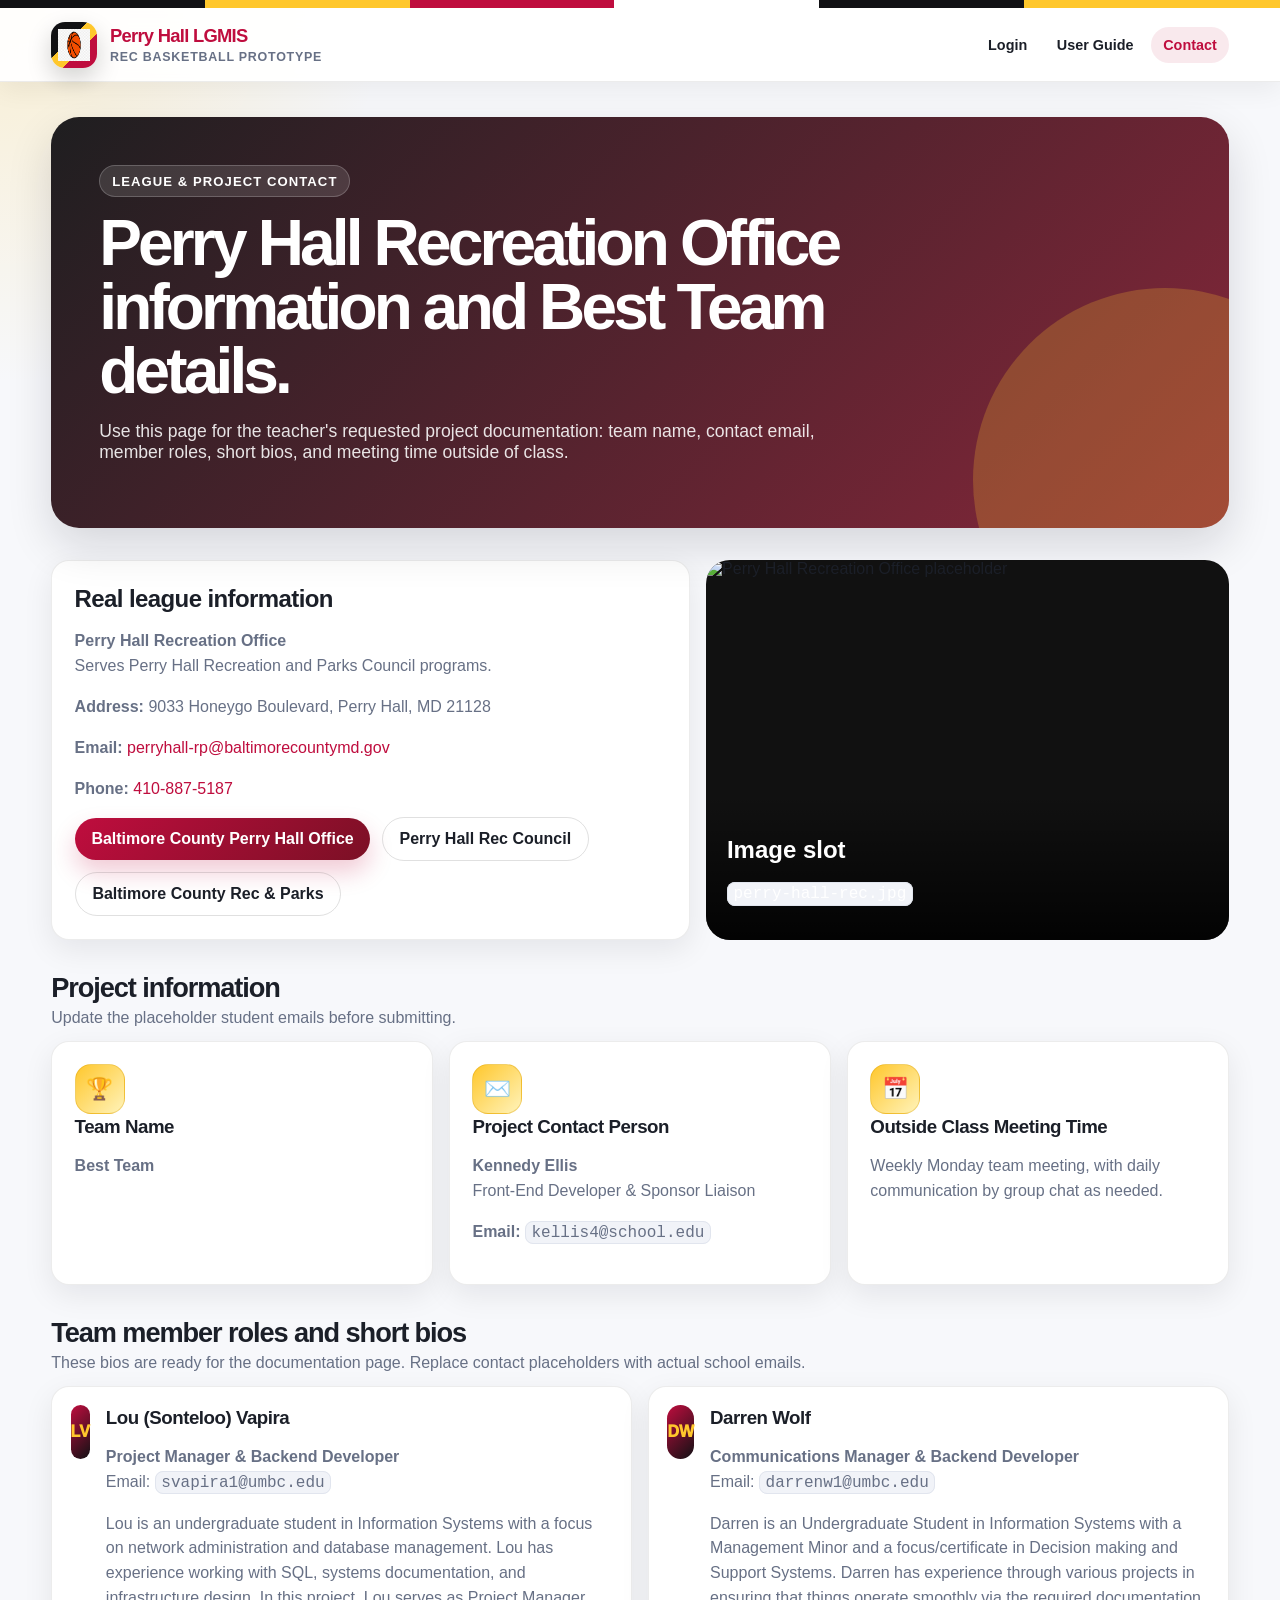
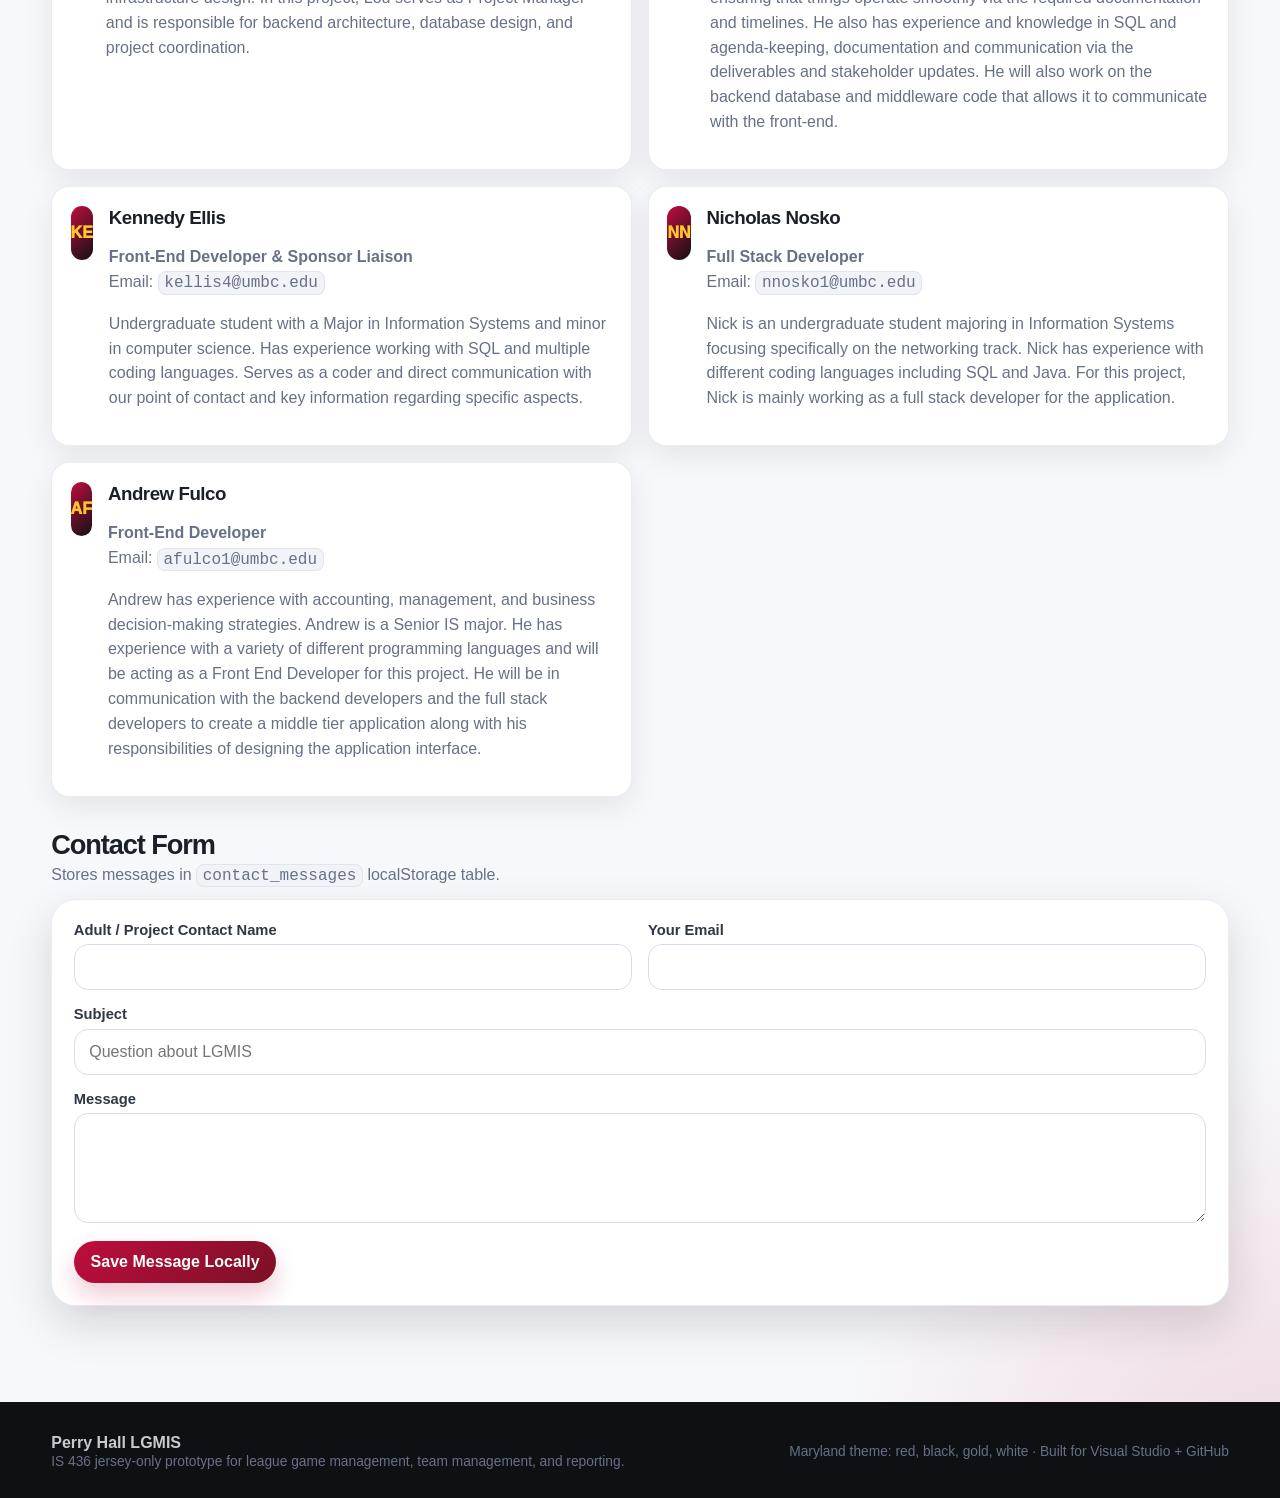
==== contact.html @ d9287957 "Add project files." ====
<!doctype html>
<html lang="en">
<head>
  <meta charset="utf-8">
  <meta name="viewport" content="width=device-width, initial-scale=1">
  <title>Perry Hall LGMIS | Contact</title>
  <link rel="stylesheet" href="assets/css/styles.css">
</head>
<body data-page="contact">
  <a class="skip-link" href="#main">Skip to main content</a>
  <header class="app-header"></header>
  <main id="main">
    <div class="container">
      <section class="page-hero" style="background-image:linear-gradient(135deg,rgba(17,17,20,.94),rgba(123,16,37,.90)),url('assets/images/perry-hall-rec.jpg')">
        <span class="eyebrow">League & Project Contact</span>
        <h1>Perry Hall Recreation Office information and Best Team details.</h1>
        <p>Use this page for the teacher's requested project documentation: team name, contact email, member roles, short bios, and meeting time outside of class.</p>
      </section>

      <div class="contact-grid">
        <section class="card feature">
          <h2>Real league information</h2>
          <p><strong>Perry Hall Recreation Office</strong><br>Serves Perry Hall Recreation and Parks Council programs.</p>
          <p><strong>Address:</strong> 9033 Honeygo Boulevard, Perry Hall, MD 21128</p>
          <p><strong>Email:</strong> <a href="mailto:perryhall-rp@baltimorecountymd.gov">perryhall-rp@baltimorecountymd.gov</a></p>
          <p><strong>Phone:</strong> <a href="tel:+14108875187">410-887-5187</a></p>
          <div class="inline-actions">
            <a class="btn primary" href="https://www.baltimorecountymd.gov/departments/recreation/programs/perry-hall" target="_blank" rel="noopener">Baltimore County Perry Hall Office</a>
            <a class="btn ghost" href="https://perryhallrec.com/" target="_blank" rel="noopener">Perry Hall Rec Council</a>
            <a class="btn ghost" href="https://www.baltimorecountymd.gov/departments/recreation" target="_blank" rel="noopener">Baltimore County Rec & Parks</a>
          </div>
        </section>

        <aside class="image-card" aria-label="Perry Hall Recreation Office image placeholder">
          <img src="assets/images/perry-hall-rec.jpg" alt="Perry Hall Recreation Office placeholder">
          <div class="overlay">
            <h2>Image slot</h2>
            <p><span class="code">perry-hall-rec.jpg</span></p>
          </div>
        </aside>
      </div>

      <div class="section-title">
        <div>
          <h2>Project information</h2>
          <p>Update the placeholder student emails before submitting.</p>
        </div>
      </div>
      <section class="grid three">
        <article class="card feature">
          <div class="icon-tile">🏆</div>
          <h3>Team Name</h3>
          <p><strong>Best Team</strong></p>
        </article>
        <article class="card feature">
          <div class="icon-tile">✉️</div>
          <h3>Project Contact Person</h3>
          <p><strong>Kennedy Ellis</strong><br>Front-End Developer & Sponsor Liaison</p>
          <p><strong>Email:</strong> <span class="code">kellis4@school.edu</span></p>
        </article>
        <article class="card feature">
          <div class="icon-tile">📅</div>
          <h3>Outside Class Meeting Time</h3>
          <p>Weekly Monday team meeting, with daily communication by group chat as needed.</p>
        </article>
      </section>

      <div class="section-title">
        <div>
          <h2>Team member roles and short bios</h2>
          <p>These bios are ready for the documentation page. Replace contact placeholders with actual school emails.</p>
        </div>
      </div>
      <section class="grid two">
        <article class="card bio-card"><div class="avatar">LV</div><div><h3>Lou (Sonteloo) Vapira</h3><p><strong>Project Manager & Backend Developer</strong><br>Email: <span class="code">svapira1@umbc.edu</span></p><p>Lou is an undergraduate student in Information Systems with a focus on network administration and database management. Lou has experience working with SQL, systems documentation, and infrastructure design. In this project, Lou serves as Project Manager and is responsible for backend architecture, database design, and project coordination.</p></div></article>
        <article class="card bio-card"><div class="avatar">DW</div><div><h3>Darren Wolf</h3><p><strong>Communications Manager & Backend Developer</strong><br>Email: <span class="code">darrenw1@umbc.edu</span></p><p>Darren is an Undergraduate Student in Information Systems with a Management Minor and a focus/certificate in Decision making and Support Systems. Darren has experience through various projects in ensuring that things operate smoothly via the required documentation and timelines. He also has experience and knowledge in SQL and agenda-keeping, documentation and communication via the deliverables and stakeholder updates. He will also work on the backend database and middleware code that allows it to communicate with the front-end.</p></div></article>
        <article class="card bio-card"><div class="avatar">KE</div><div><h3>Kennedy Ellis</h3><p><strong>Front-End Developer & Sponsor Liaison</strong><br>Email: <span class="code">kellis4@umbc.edu</span></p><p>Undergraduate student with a Major in Information Systems and minor in computer science.  Has experience working with SQL and multiple coding languages.  Serves as a coder and direct communication with our point of contact and key information regarding specific aspects.</p></div></article>
        <article class="card bio-card"><div class="avatar">NN</div><div><h3>Nicholas Nosko</h3><p><strong>Full Stack Developer</strong><br>Email: <span class="code">nnosko1@umbc.edu</span></p><p>Nick is an undergraduate student majoring in Information Systems focusing specifically on the networking track. Nick has experience with different coding languages including SQL and Java. For this project, Nick is mainly working as a full stack developer for the application. </p></div></article>
        <article class="card bio-card"><div class="avatar">AF</div><div><h3>Andrew Fulco</h3><p><strong>Front-End Developer</strong><br>Email: <span class="code">afulco1@umbc.edu</span></p><p>Andrew has experience with accounting, management, and business decision-making strategies. Andrew is a Senior IS major. He has experience with a variety of different programming languages and will be acting as a Front End Developer for this project. He will be in communication with the backend developers and the full stack developers to create a middle tier application along with his responsibilities of designing the application interface.</p></div></article>
      </section>

      <div class="section-title">
        <div>
          <h2>Contact Form</h2>
          <p>Stores messages in <span class="code">contact_messages</span> localStorage table.</p>
        </div>
      </div>
      <form id="contactMessageForm" class="form-card">
        <div class="form-grid">
          <div class="field"><label for="sender_name">Adult / Project Contact Name</label><input class="control" id="sender_name" name="sender_name" required></div>
          <div class="field"><label for="sender_email">Your Email</label><input class="control" id="sender_email" name="sender_email" type="email" required></div>
          <div class="field full"><label for="subject">Subject</label><input class="control" id="subject" name="subject" required placeholder="Question about LGMIS"></div>
          <div class="field full"><label for="message">Message</label><textarea class="control" id="message" name="message" required></textarea></div>
        </div>
        <br>
        <button class="btn primary" type="submit">Save Message Locally</button>
      </form>
    </div>
  </main>
  <footer class="footer"></footer>
  <script src="assets/js/app.js"></script>
</body>
</html>
---- assets/css/styles.css ----
:root{
  --md-red:#bf0d3e;
  --md-red-dark:#7b1025;
  --md-gold:#ffc72c;
  --md-gold-dark:#d79b00;
  --md-black:#111114;
  --md-white:#ffffff;
  --ink:#1b1f28;
  --muted:#677085;
  --line:#e5e7ef;
  --paper:#ffffff;
  --soft:#f7f8fb;
  --green:#168a50;
  --blue:#1967d2;
  --gray:#697386;
  --shadow:0 18px 45px rgba(13,16,31,.14);
  --radius:18px;
}
*{box-sizing:border-box}
html{scroll-behavior:smooth}
body{
  margin:0;
  min-height:100vh;
  font-family:Inter,Segoe UI,Roboto,Arial,sans-serif;
  color:var(--ink);
  background:
    radial-gradient(circle at top left, rgba(255,199,44,.20), transparent 24rem),
    radial-gradient(circle at bottom right, rgba(191,13,62,.14), transparent 28rem),
    var(--soft);
}
a{color:var(--md-red);text-decoration:none}
a:hover{text-decoration:underline}
img{max-width:100%;display:block}
button,input,select,textarea{font:inherit}
textarea{min-height:110px;resize:vertical}
.container{width:min(1180px,92vw);margin-inline:auto}
.skip-link{position:absolute;left:-999px;top:1rem;background:var(--md-black);color:white;padding:.7rem 1rem;border-radius:99px;z-index:1000}.skip-link:focus{left:1rem}
.maryland-strip{height:8px;background:linear-gradient(90deg,var(--md-black) 0 16%,var(--md-gold) 16% 32%,var(--md-red) 32% 48%,#fff 48% 64%,var(--md-black) 64% 80%,var(--md-gold) 80% 100%)}
.app-header{position:sticky;top:0;z-index:50;background:rgba(255,255,255,.93);backdrop-filter:blur(16px);border-bottom:1px solid rgba(17,17,20,.08);box-shadow:0 8px 25px rgba(17,17,20,.06)}
.header-inner{display:flex;align-items:center;justify-content:space-between;gap:1.2rem;padding:.85rem 0}.brand{display:flex;align-items:center;gap:.8rem;min-width:max-content}.brand-mark{width:46px;height:46px;border-radius:14px;background:linear-gradient(135deg,var(--md-black) 0 40%,var(--md-gold) 40% 62%,var(--md-red) 62%);display:grid;place-items:center;box-shadow:0 10px 24px rgba(0,0,0,.18)}.brand-mark img{width:32px;height:32px}.brand-title{font-weight:900;letter-spacing:-.04em;font-size:1.15rem}.brand-subtitle{font-size:.78rem;color:var(--muted);font-weight:700;text-transform:uppercase;letter-spacing:.06em}.nav-toggle{display:none;border:0;background:var(--md-black);color:white;border-radius:12px;padding:.65rem .8rem}.main-nav{display:flex;align-items:center;gap:.35rem;flex-wrap:wrap;justify-content:flex-end}.main-nav a,.main-nav button{border:0;background:transparent;color:var(--ink);padding:.62rem .75rem;border-radius:999px;font-weight:800;font-size:.9rem}.main-nav a:hover,.main-nav button:hover,.main-nav a.active{background:rgba(191,13,62,.09);text-decoration:none;color:var(--md-red)}.nav-user{display:flex;align-items:center;gap:.45rem;margin-left:.3rem;color:var(--muted);font-weight:800;font-size:.86rem}.role-badge{padding:.28rem .55rem;border-radius:999px;background:rgba(255,199,44,.25);color:#6a4400;border:1px solid rgba(255,199,44,.7);text-transform:capitalize}
main{padding:2.2rem 0 4rem}.page-hero{position:relative;overflow:hidden;border-radius:28px;background:linear-gradient(135deg,rgba(17,17,20,.94),rgba(123,16,37,.90)),url('../images/hero-court.jpg') center/cover;box-shadow:var(--shadow);color:white;padding:3rem;margin-bottom:2rem}.page-hero::after{content:"";position:absolute;inset:auto -8rem -9rem auto;width:24rem;height:24rem;border-radius:50%;background:rgba(255,199,44,.23)}.page-hero>*{position:relative;z-index:1}.eyebrow{display:inline-flex;align-items:center;gap:.5rem;border-radius:999px;padding:.45rem .75rem;background:rgba(255,255,255,.12);border:1px solid rgba(255,255,255,.20);font-weight:900;font-size:.82rem;letter-spacing:.08em;text-transform:uppercase}.page-hero h1{font-size:clamp(2rem,5vw,4rem);line-height:1;margin:.9rem 0 .8rem;letter-spacing:-.06em;max-width:820px}.page-hero p{font-size:1.1rem;max-width:720px;color:rgba(255,255,255,.88)}.hero-actions{display:flex;flex-wrap:wrap;gap:.8rem;margin-top:1.35rem}.grid{display:grid;gap:1rem}.grid.two{grid-template-columns:repeat(2,minmax(0,1fr))}.grid.three{grid-template-columns:repeat(3,minmax(0,1fr))}.grid.four{grid-template-columns:repeat(4,minmax(0,1fr))}.card{background:var(--paper);border:1px solid rgba(17,17,20,.08);border-radius:var(--radius);box-shadow:0 10px 30px rgba(13,16,31,.08);padding:1.15rem}.card.feature{padding:1.4rem}.card h2,.card h3{margin:.1rem 0 .55rem;letter-spacing:-.025em}.card p{color:var(--muted);line-height:1.55}.stat-card{display:flex;align-items:center;justify-content:space-between;gap:1rem}.stat-card .num{font-size:2rem;font-weight:950;color:var(--md-red);letter-spacing:-.05em}.stat-card .label{font-weight:850;color:var(--muted)}.icon-tile{width:50px;height:50px;border-radius:16px;display:grid;place-items:center;background:linear-gradient(135deg,var(--md-gold),#fff3ba);border:1px solid rgba(215,155,0,.35);font-size:1.35rem}.section-title{display:flex;align-items:flex-end;justify-content:space-between;gap:1rem;margin:2rem 0 .9rem}.section-title h2{margin:0;font-size:1.7rem;letter-spacing:-.04em}.section-title p{margin:.3rem 0 0;color:var(--muted)}.btn{appearance:none;border:0;display:inline-flex;align-items:center;justify-content:center;gap:.5rem;border-radius:999px;padding:.75rem 1.05rem;font-weight:900;cursor:pointer;text-decoration:none;transition:transform .16s ease,box-shadow .16s ease,background .16s ease}.btn:hover{transform:translateY(-1px);text-decoration:none}.btn.primary{background:linear-gradient(135deg,var(--md-red),var(--md-red-dark));color:white;box-shadow:0 12px 25px rgba(191,13,62,.22)}.btn.gold{background:linear-gradient(135deg,var(--md-gold),#ffe07c);color:#3a2700}.btn.dark{background:var(--md-black);color:white}.btn.light{background:#fff;color:var(--md-red);border:1px solid rgba(191,13,62,.18)}.btn.ghost{background:transparent;border:1px solid rgba(17,17,20,.13);color:var(--ink)}.btn.danger{background:#fbebef;color:var(--md-red);border:1px solid rgba(191,13,62,.22)}.btn:disabled,.btn.disabled{opacity:.55;cursor:not-allowed;transform:none}.form-card{background:white;border:1px solid rgba(17,17,20,.08);border-radius:24px;box-shadow:var(--shadow);padding:1.35rem}.form-grid{display:grid;grid-template-columns:repeat(2,minmax(0,1fr));gap:1rem}.field{display:flex;flex-direction:column;gap:.4rem}.field.full{grid-column:1/-1}.field label{font-weight:850;color:#303744;font-size:.92rem}.hint{font-size:.82rem;color:var(--muted)}.control{width:100%;border:1px solid #d9deea;background:#fff;border-radius:14px;padding:.82rem .9rem;outline:none;transition:border .12s,box-shadow .12s}.control:focus{border-color:var(--md-red);box-shadow:0 0 0 4px rgba(191,13,62,.12)}.inline-actions{display:flex;flex-wrap:wrap;gap:.7rem;align-items:center}.table-wrap{overflow:auto;background:white;border:1px solid rgba(17,17,20,.08);border-radius:18px;box-shadow:0 10px 30px rgba(13,16,31,.06)}table{width:100%;border-collapse:collapse;min-width:760px}th,td{padding:.85rem .95rem;text-align:left;border-bottom:1px solid var(--line);vertical-align:middle}th{font-size:.8rem;text-transform:uppercase;letter-spacing:.05em;color:#4c5567;background:#fafbfe}tr:last-child td{border-bottom:0}.table-actions{display:flex;gap:.45rem;align-items:center}.pill{display:inline-flex;align-items:center;gap:.35rem;padding:.35rem .6rem;border-radius:999px;font-weight:850;font-size:.82rem}.pill.red{background:#fdeaf0;color:#9a0c30}.pill.green{background:#e7f6ee;color:#126d3f}.pill.blue{background:#e8f0fe;color:#174ea6}.pill.gray{background:#edf0f5;color:#4c5567}.pill.gold{background:#fff4cd;color:#765000}.status-dot{width:.65rem;height:.65rem;border-radius:50%;display:inline-block;background:currentColor}.empty-state{text-align:center;padding:2rem;color:var(--muted)}.alert{border-radius:16px;padding:1rem 1.1rem;border:1px solid rgba(25,103,210,.22);background:#edf4ff;color:#174ea6;margin:.8rem 0}.alert.warn{background:#fff8e5;color:#7a5700;border-color:rgba(255,199,44,.65)}.alert.danger{background:#fff0f2;color:#94112c;border-color:rgba(191,13,62,.25)}.toast{position:fixed;right:1rem;bottom:1rem;z-index:200;display:grid;gap:.55rem}.toast-item{background:var(--md-black);color:white;border-radius:14px;padding:.85rem 1rem;box-shadow:0 12px 28px rgba(0,0,0,.25);max-width:360px}.image-card{position:relative;overflow:hidden;border-radius:24px;min-height:260px;background:#111}.image-card img{width:100%;height:100%;object-fit:cover;position:absolute;inset:0}.image-card .overlay{position:absolute;inset:auto 0 0 0;padding:1.3rem;background:linear-gradient(transparent,rgba(0,0,0,.84));color:white}.login-shell{min-height:100vh;display:grid;grid-template-columns:1fr 470px;background:linear-gradient(135deg,rgba(17,17,20,.88),rgba(123,16,37,.72)),url('../images/hero-court.jpg') center/cover}.login-info{display:flex;align-items:flex-end;padding:4vw;color:white}.login-info h1{font-size:clamp(2.2rem,6vw,5rem);line-height:.95;max-width:780px;margin:.8rem 0;letter-spacing:-.08em}.login-info p{font-size:1.15rem;max-width:700px;color:rgba(255,255,255,.86)}.login-panel{background:rgba(255,255,255,.96);padding:3rem;display:flex;align-items:center;box-shadow:-18px 0 60px rgba(0,0,0,.25)}.login-panel-inner{width:100%}.login-logo{display:flex;align-items:center;gap:.75rem;margin-bottom:1.4rem}.login-logo img{width:54px}.demo-logins{display:grid;grid-template-columns:1fr 1fr;gap:.7rem;margin-top:1rem}.footer{background:#0f1014;color:rgba(255,255,255,.78);padding:2rem 0;margin-top:2rem}.footer a{color:#fff}.footer-inner{display:flex;justify-content:space-between;gap:1rem;align-items:center;flex-wrap:wrap}.small{font-size:.86rem;color:var(--muted)}.code{font-family:Consolas,Menlo,monospace;background:#f1f3f8;border:1px solid #e1e5ee;border-radius:8px;padding:.1rem .35rem}.check-list{list-style:none;padding:0;margin:0;display:grid;gap:.65rem}.check-list li{display:flex;gap:.55rem;align-items:flex-start}.check-list li::before{content:"✓";display:grid;place-items:center;width:1.2rem;height:1.2rem;border-radius:50%;background:rgba(22,138,80,.12);color:var(--green);font-weight:900;flex:0 0 auto}.contact-grid{display:grid;grid-template-columns:1.1fr .9fr;gap:1rem}.bio-card{display:flex;gap:1rem}.avatar{width:54px;height:54px;border-radius:18px;display:grid;place-items:center;background:linear-gradient(135deg,var(--md-red),var(--md-black));color:var(--md-gold);font-weight:950}.timeline{border-left:4px solid rgba(191,13,62,.18);padding-left:1rem;display:grid;gap:.8rem}.timeline-item{background:white;border:1px solid rgba(17,17,20,.08);padding:.9rem;border-radius:14px}.print-only{display:none}
@media (max-width:980px){.grid.three,.grid.four{grid-template-columns:repeat(2,minmax(0,1fr))}.contact-grid,.grid.two{grid-template-columns:1fr}.login-shell{grid-template-columns:1fr}.login-info{min-height:44vh}.login-panel{box-shadow:none}.form-grid{grid-template-columns:1fr}.page-hero{padding:2rem}}
@media (max-width:760px){.nav-toggle{display:inline-flex}.main-nav{display:none;position:absolute;top:100%;left:0;right:0;background:white;border-bottom:1px solid var(--line);padding:1rem;box-shadow:0 14px 25px rgba(0,0,0,.08);align-items:stretch;flex-direction:column}.main-nav.open{display:flex}.main-nav a,.main-nav button{text-align:left;border-radius:12px}.header-inner{position:relative}.grid.three,.grid.four{grid-template-columns:1fr}.login-panel{padding:2rem}.demo-logins{grid-template-columns:1fr}.section-title{align-items:flex-start;flex-direction:column}.page-hero h1{font-size:2.2rem}.page-hero{margin-left:-.4rem;margin-right:-.4rem;border-radius:20px}}
@media print{.app-header,.footer,.btn,.no-print{display:none!important}.print-only{display:block}.card,.form-card,.table-wrap{box-shadow:none}body{background:white}main{padding:0}.container{width:100%}}
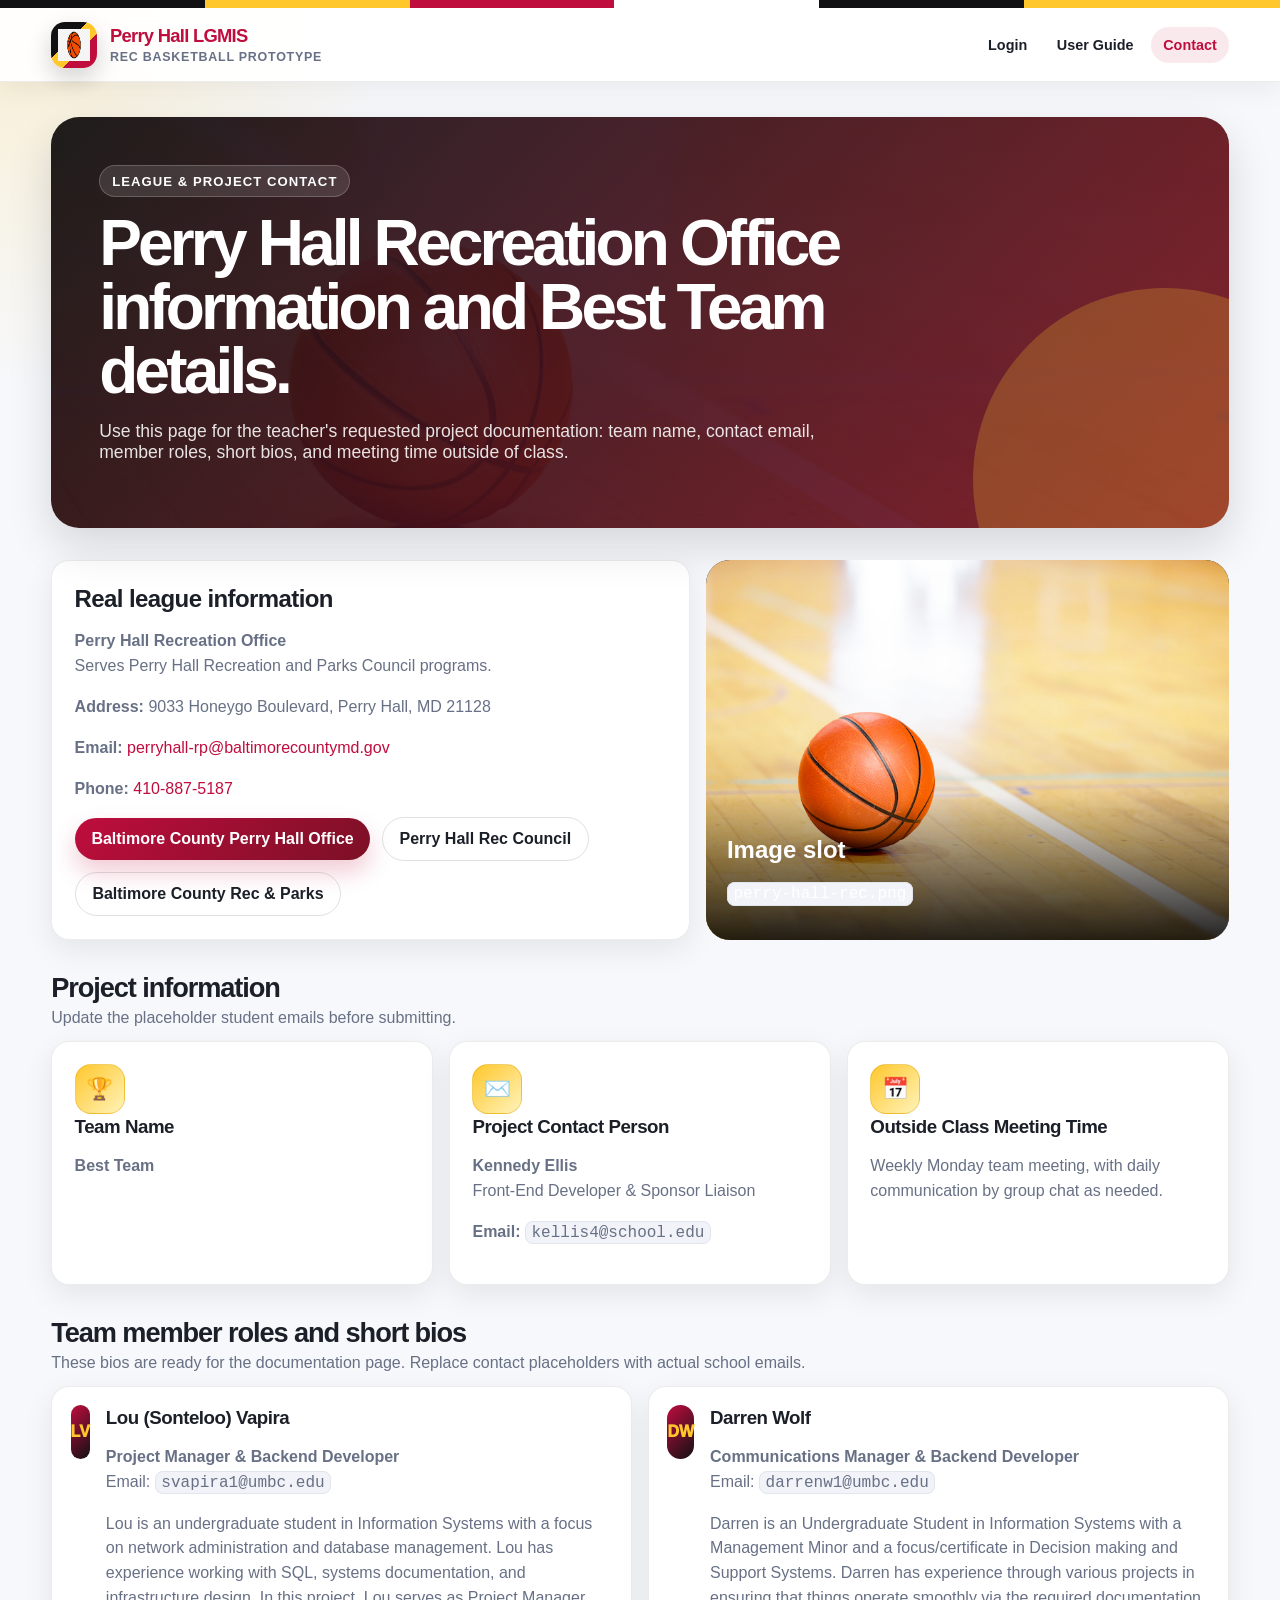
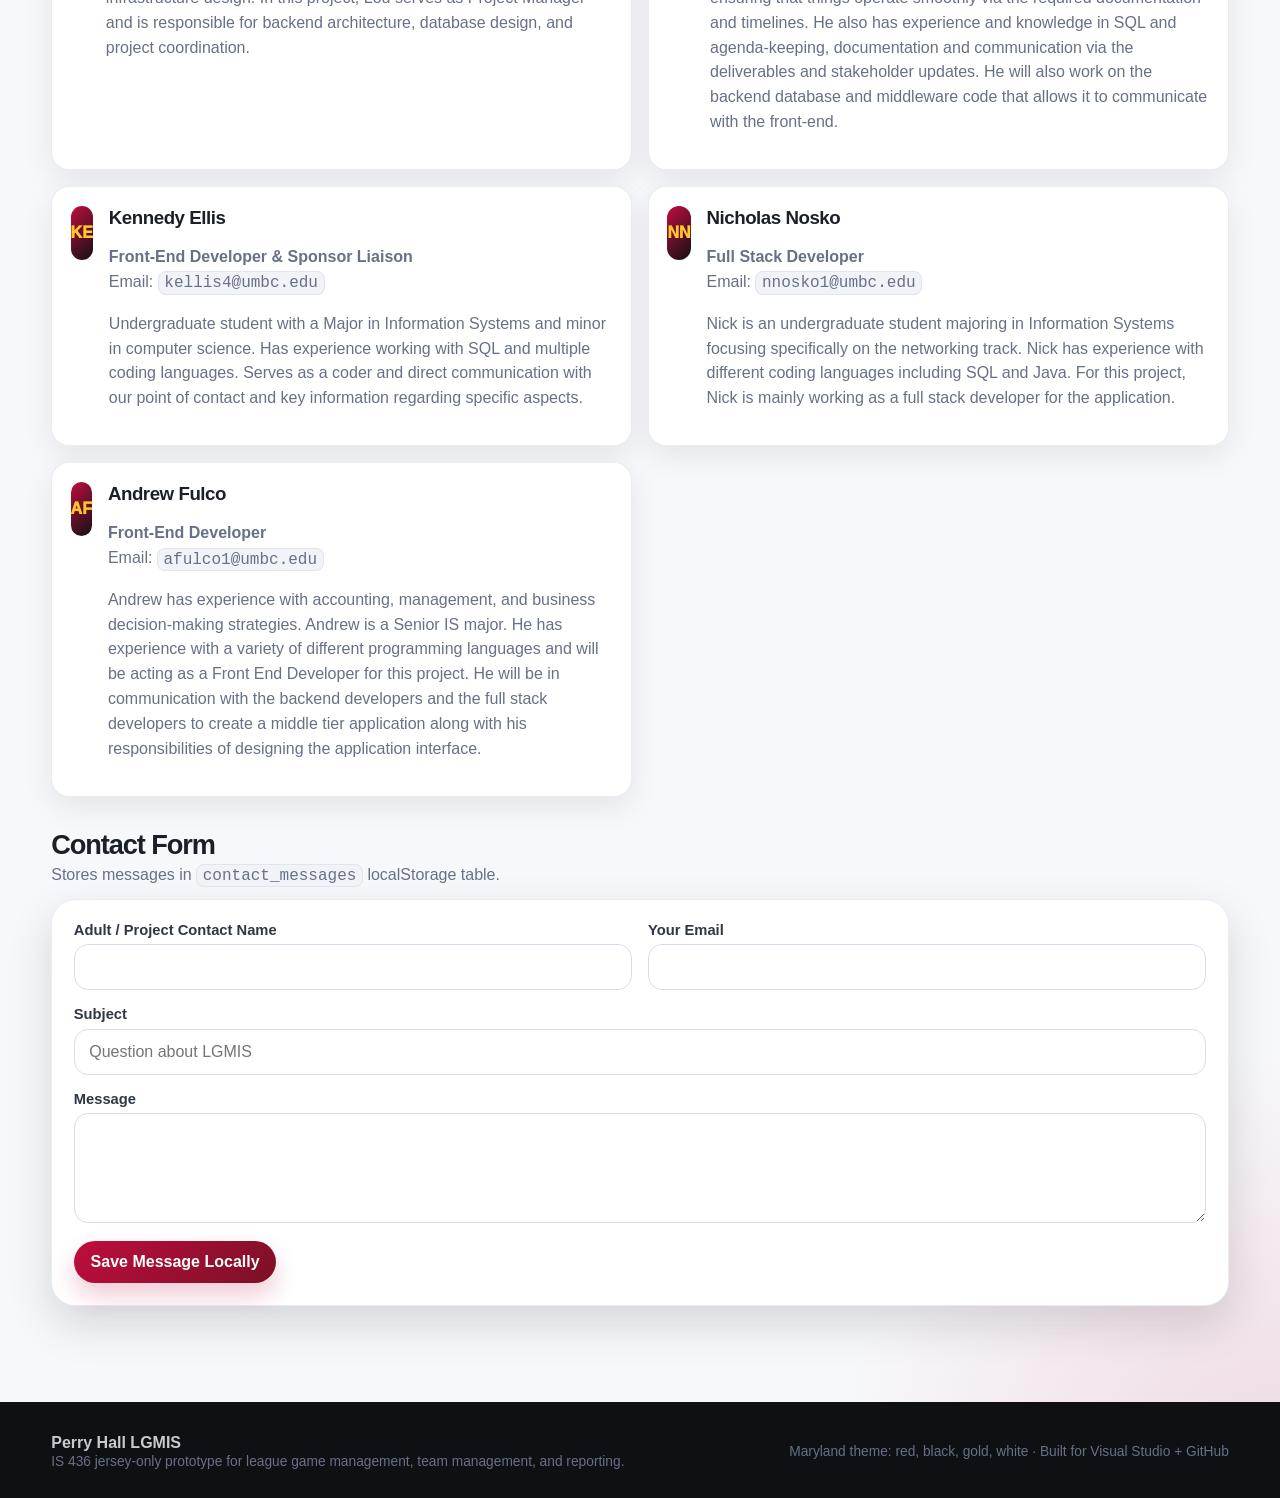
==== commit 8900341d: "Change image format from JPG to PNG in contact.html" ====
--- a/contact.html
+++ b/contact.html
@@ -11,7 +11,7 @@
   <header class="app-header"></header>
   <main id="main">
     <div class="container">
-      <section class="page-hero" style="background-image:linear-gradient(135deg,rgba(17,17,20,.94),rgba(123,16,37,.90)),url('assets/images/perry-hall-rec.jpg')">
+      <section class="page-hero" style="background-image:linear-gradient(135deg,rgba(17,17,20,.94),rgba(123,16,37,.90)),url('assets/images/perry-hall-rec.png')">
         <span class="eyebrow">League & Project Contact</span>
         <h1>Perry Hall Recreation Office information and Best Team details.</h1>
         <p>Use this page for the teacher's requested project documentation: team name, contact email, member roles, short bios, and meeting time outside of class.</p>
@@ -32,10 +32,10 @@
         </section>
 
         <aside class="image-card" aria-label="Perry Hall Recreation Office image placeholder">
-          <img src="assets/images/perry-hall-rec.jpg" alt="Perry Hall Recreation Office placeholder">
+          <img src="assets/images/perry-hall-rec.png" alt="Perry Hall Recreation Office placeholder">
           <div class="overlay">
             <h2>Image slot</h2>
-            <p><span class="code">perry-hall-rec.jpg</span></p>
+            <p><span class="code">perry-hall-rec.png</span></p>
           </div>
         </aside>
       </div>
